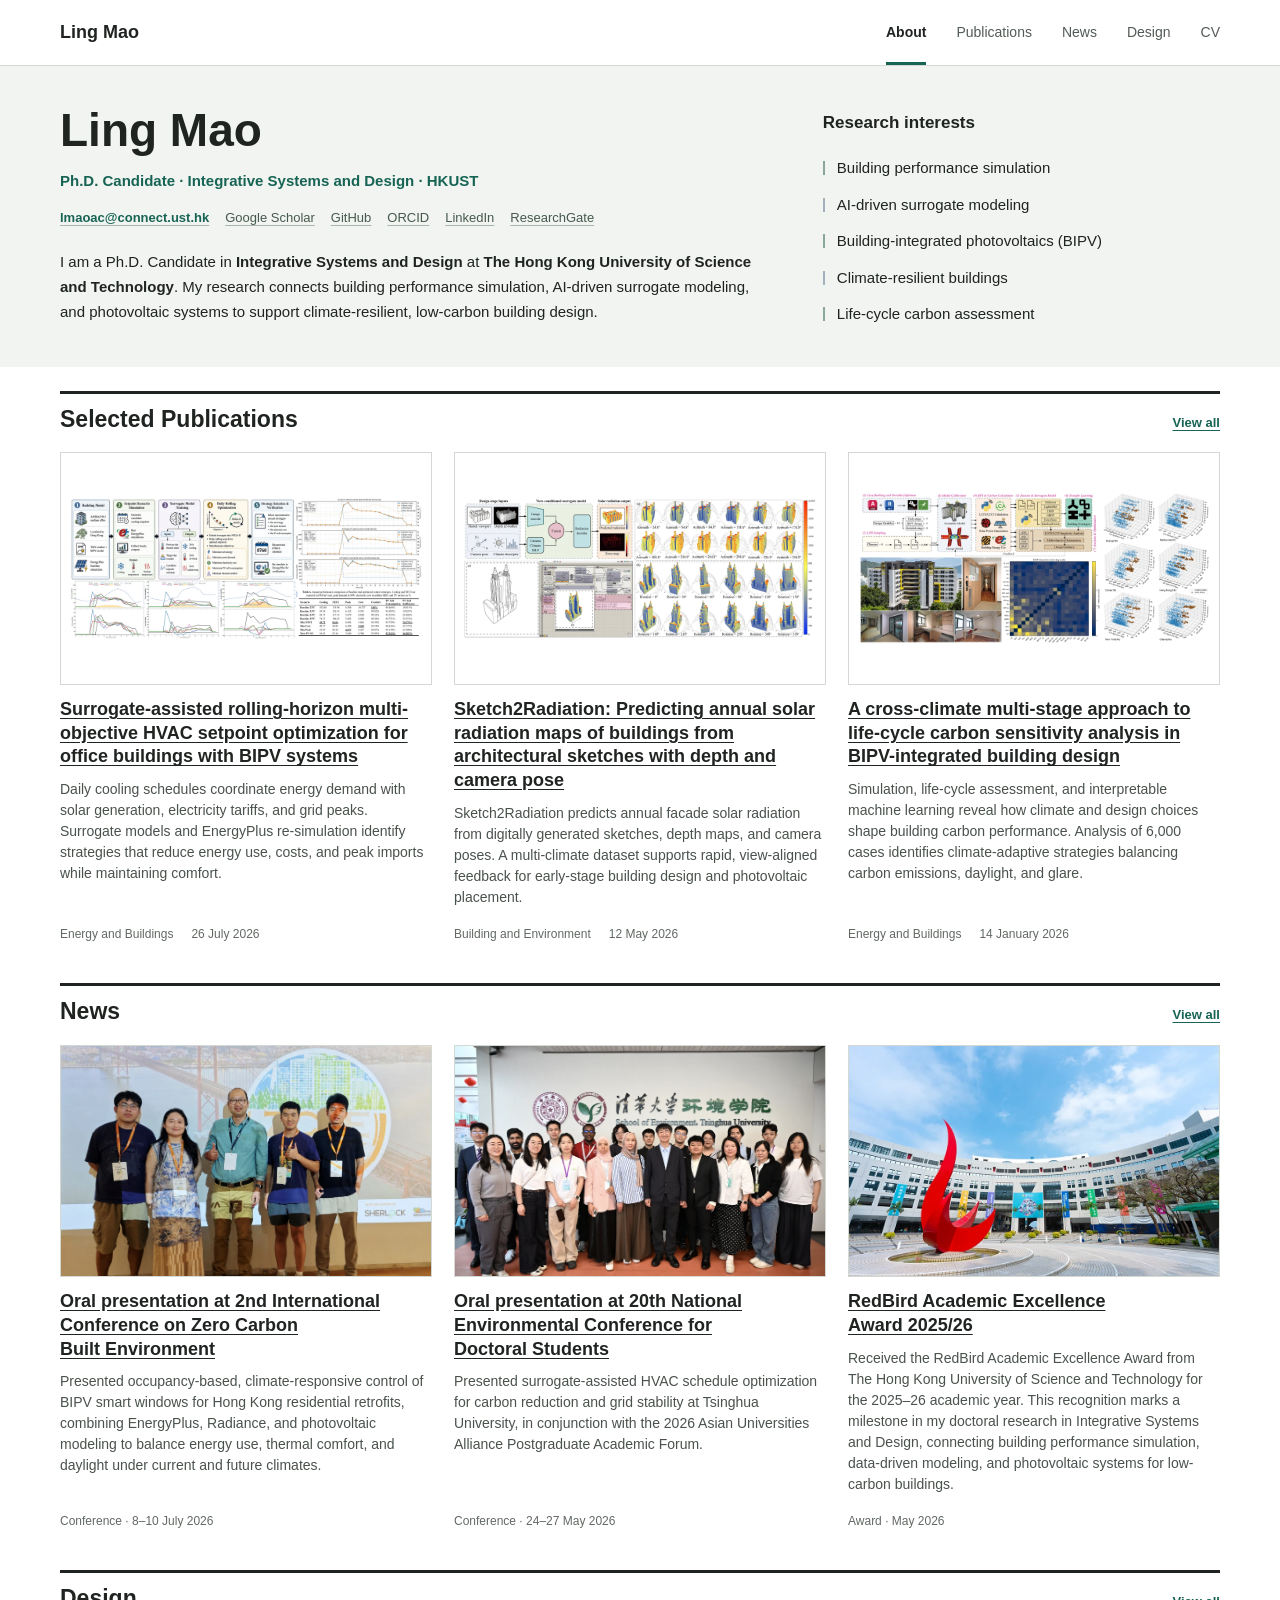
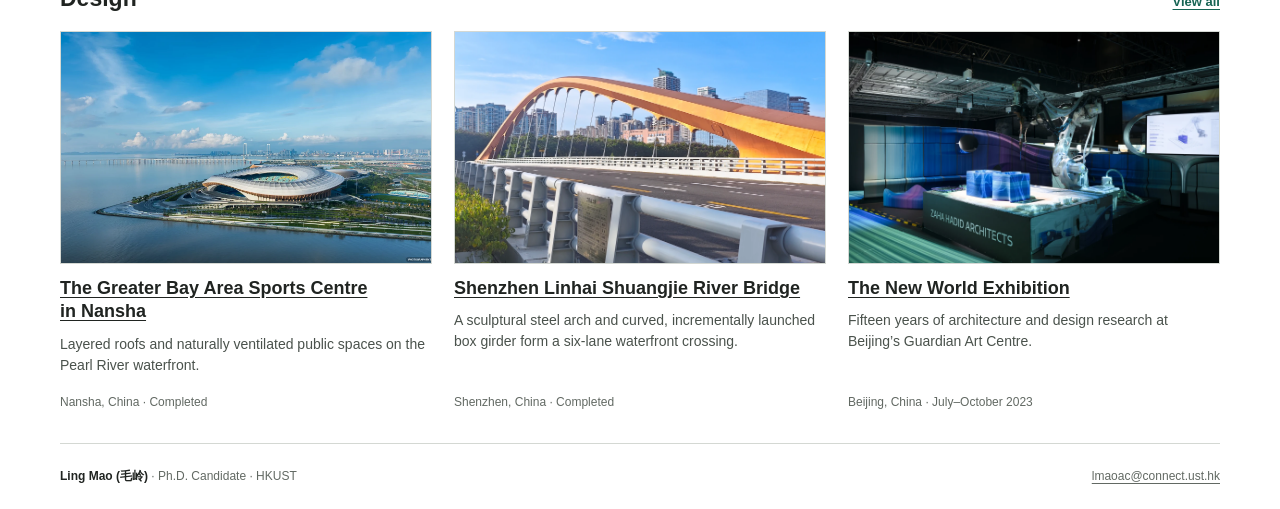
==== index.html @ faff243c "Publish academic homepage" ====
<!doctype html>
<html lang="en">
<head>
  <meta charset="utf-8">
  <meta name="viewport" content="width=device-width, initial-scale=1">
  <meta name="description" content="Ling Mao (毛岭), Ph.D. Candidate at HKUST. Building performance simulation, AI-driven surrogate modeling, BIPV, and low-carbon building design.">
  <title>Ling Mao (毛岭)</title>
  <link rel="icon" href="/favicon.svg" type="image/svg+xml">
  <link rel="stylesheet" href="/assets/styles.css">
</head>
<body>
<header class="site-header"><div class="page-shell header-inner"><a class="site-brand" href="/">Ling Mao</a><nav class="primary-nav" aria-label="Primary navigation"><a href="/" aria-current="page">About</a><a href="/Publications/">Publications</a><a href="/News/">News</a><a href="/Design/">Design</a><a href="/CV/">CV</a></nav></div></header>
<main>
<section class="about-opening" aria-labelledby="profile-name"><div class="page-shell">
<div class="about-columns"><div class="profile-main">
<div class="about-heading"><h1 id="profile-name">Ling Mao</h1><p class="current-role">Ph.D. Candidate · Integrative Systems and Design · HKUST</p></div>
<div class="contact-line" aria-label="Contact and academic profiles">
<a class="email-link" href="mailto:lmaoac@connect.ust.hk">lmaoac@connect.ust.hk</a>
<a href="https://scholar.google.com/citations?hl=en&amp;user=LtfEMT4AAAAJ" target="_blank" rel="noreferrer">Google Scholar</a>
<a href="https://github.com/lingmao1998" target="_blank" rel="noreferrer">GitHub</a>
<a href="https://orcid.org/0009-0001-1761-7686" target="_blank" rel="noreferrer">ORCID</a>
<a href="https://www.linkedin.com/in/mao-ling/" target="_blank" rel="noreferrer">LinkedIn</a>
<a href="https://www.researchgate.net/profile/Ling-Mao-6?ev=hdr_xprf" target="_blank" rel="noreferrer">ResearchGate</a>
</div>
<div class="biography"><p>I am a Ph.D. Candidate in <strong>Integrative Systems and Design</strong> at <strong>The Hong Kong University of Science and Technology</strong>. My research connects building performance simulation, AI-driven surrogate modeling, and photovoltaic systems to support climate-resilient, low-carbon building design.</p></div>
</div><div class="research-interests"><h2>Research interests</h2><ul>
<li>Building performance simulation</li>
<li>AI-driven surrogate modeling</li>
<li>Building-integrated photovoltaics (BIPV)</li>
<li>Climate-resilient buildings</li>
<li>Life-cycle carbon assessment</li>
</ul></div></div></div></section>
<div class="page-shell">
<section class="home-section" aria-label="Selected Publications"><div class="section-heading"><h2>Selected Publications</h2><a href="/Publications/">View all</a></div><div class="preview-grid"><article class="preview-item"><a class="preview-media scientific" href="https://doi.org/10.1016/j.enbuild.2026.118012" target="_blank" rel="noreferrer"><img src="/assets/images/publications/paper-03.webp" alt="Graphical abstract of a rolling-horizon HVAC setpoint optimization framework" loading="lazy" decoding="async"></a><h3><a href="https://doi.org/10.1016/j.enbuild.2026.118012" target="_blank" rel="noreferrer">Surrogate-assisted rolling-horizon multi-objective HVAC setpoint optimization for office buildings with BIPV systems</a></h3><p>Daily cooling schedules coordinate energy demand with solar generation, electricity tariffs, and grid peaks. Surrogate models and EnergyPlus re-simulation identify strategies that reduce energy use, costs, and peak imports while maintaining comfort.</p><p class="preview-meta publication-meta"><span>Energy and Buildings</span><span><time datetime="2026-07-26">26 July 2026</time></span></p></article>
<article class="preview-item"><a class="preview-media scientific" href="https://doi.org/10.1016/j.buildenv.2026.114725" target="_blank" rel="noreferrer"><img src="/assets/images/publications/paper-02.webp" alt="Graphical abstract of the Sketch2Radiation workflow" loading="lazy" decoding="async"></a><h3><a href="https://doi.org/10.1016/j.buildenv.2026.114725" target="_blank" rel="noreferrer">Sketch2Radiation: Predicting annual solar radiation maps of buildings from architectural sketches with depth and camera pose</a></h3><p>Sketch2Radiation predicts annual facade solar radiation from digitally generated sketches, depth maps, and camera poses. A multi-climate dataset supports rapid, view-aligned feedback for early-stage building design and photovoltaic placement.</p><p class="preview-meta publication-meta"><span>Building and Environment</span><span><time datetime="2026-05-12">12 May 2026</time></span></p></article>
<article class="preview-item"><a class="preview-media scientific" href="https://doi.org/10.1016/j.enbuild.2026.117011" target="_blank" rel="noreferrer"><img src="/assets/images/publications/paper-01.webp" alt="Graphical abstract of a cross-climate life-cycle carbon analysis workflow" loading="lazy" decoding="async"></a><h3><a href="https://doi.org/10.1016/j.enbuild.2026.117011" target="_blank" rel="noreferrer">A cross-climate multi-stage approach to life-cycle carbon sensitivity analysis in BIPV-integrated building design</a></h3><p>Simulation, life-cycle assessment, and interpretable machine learning reveal how climate and design choices shape building carbon performance. Analysis of 6,000 cases identifies climate-adaptive strategies balancing carbon emissions, daylight, and glare.</p><p class="preview-meta publication-meta"><span>Energy and Buildings</span><span><time datetime="2026-01-14">14 January 2026</time></span></p></article></div></section>
<section class="home-section" aria-label="News"><div class="section-heading"><h2>News</h2><a href="/News/">View all</a></div><div class="preview-grid"><article class="preview-item"><a class="preview-media" href="/News/#zero-carbon"><img src="/assets/images/news/zcbe-2026.webp" alt="Conference participants at the Zero Carbon Built Environment conference in Lisbon" loading="lazy" decoding="async"></a><h3><a href="/News/#zero-carbon">Oral presentation at 2nd International Conference on Zero Carbon Built Environment</a></h3><p>Presented occupancy-based, climate-responsive control of BIPV smart windows for Hong Kong residential retrofits, combining EnergyPlus, Radiance, and photovoltaic modeling to balance energy use, thermal comfort, and daylight under current and future climates.</p><p class="preview-meta">Conference · 8–10 July 2026</p></article>
<article class="preview-item"><a class="preview-media" href="/News/#environment"><img src="/assets/images/news/environment-cover.webp" alt="Group photograph at the School of Environment, Tsinghua University" loading="lazy" decoding="async"></a><h3><a href="/News/#environment">Oral presentation at 20th National Environmental Conference for Doctoral Students</a></h3><p>Presented surrogate-assisted HVAC schedule optimization for carbon reduction and grid stability at Tsinghua University, in conjunction with the 2026 Asian Universities Alliance Postgraduate Academic Forum.</p><p class="preview-meta">Conference · 24–27 May 2026</p></article>
<article class="preview-item"><a class="preview-media" href="/News/#redbird"><img src="/assets/images/news/redbird-cover.webp" alt="The red sundial sculpture on the HKUST campus" loading="lazy" decoding="async"></a><h3><a href="/News/#redbird">RedBird Academic Excellence Award 2025/26</a></h3><p>Received the RedBird Academic Excellence Award from The Hong Kong University of Science and Technology for the 2025–26 academic year. This recognition marks a milestone in my doctoral research in Integrative Systems and Design, connecting building performance simulation, data-driven modeling, and photovoltaic systems for low-carbon buildings.</p><p class="preview-meta">Award · May 2026</p></article></div></section>
<section class="home-section" aria-label="Design"><div class="section-heading"><h2>Design</h2><a href="/Design/">View all</a></div><div class="preview-grid"><article class="preview-item"><a class="preview-media" href="/Design/#greater-bay-area"><img src="/assets/images/design/gba-cover.webp" alt="Waterfront aerial view of the Greater Bay Area Sports Centre in Nansha" loading="lazy" decoding="async"></a><h3><a href="/Design/#greater-bay-area">The Greater Bay Area Sports Centre in Nansha</a></h3><p>Layered roofs and naturally ventilated public spaces on the Pearl River waterfront.</p><p class="preview-meta">Nansha, China · Completed</p></article>
<article class="preview-item"><a class="preview-media" href="/Design/#shenzhen-bridge"><img src="/assets/images/design/bridge-cover.webp" alt="Orange arch and pedestrian walkway at Shenzhen Linhai Shuangjie River Bridge" loading="lazy" decoding="async"></a><h3><a href="/Design/#shenzhen-bridge">Shenzhen Linhai Shuangjie River Bridge</a></h3><p>A sculptural steel arch and curved, incrementally launched box girder form a six-lane waterfront crossing.</p><p class="preview-meta">Shenzhen, China · Completed</p></article>
<article class="preview-item"><a class="preview-media" href="/Design/#new-world"><img src="/assets/images/design/new-world-cover.webp" alt="Models and illuminated displays at The New World exhibition" loading="lazy" decoding="async"></a><h3><a href="/Design/#new-world">The New World Exhibition</a></h3><p>Fifteen years of architecture and design research at Beijing’s Guardian Art Centre.</p><p class="preview-meta">Beijing, China · July–October 2023</p></article></div></section>
</div></main>
<footer class="site-footer page-shell"><p><strong>Ling Mao <span lang="zh-Hans">(毛岭)</span></strong> · Ph.D. Candidate · HKUST</p><p><a href="mailto:lmaoac@connect.ust.hk">lmaoac@connect.ust.hk</a></p></footer>
</body>
</html>
---- assets/styles.css ----
:root {
  --ink: #202421;
  --muted: #626963;
  --accent: #176454;
  --line: #d4d8d3;
  --paper: #fff;
  --wash: #f1f4f1;
  --max: 1160px;
  --sans: Arial, "Helvetica Neue", "Microsoft YaHei", sans-serif;
}
* { box-sizing: border-box; letter-spacing: 0; }
html { scroll-behavior: smooth; scroll-padding-top: 82px; }
body { margin: 0; background: var(--paper); color: var(--ink); font: 15px/1.55 var(--sans); -webkit-font-smoothing: antialiased; }
h1, h2, h3, p, figure { margin: 0; }
h1, h2, h3 { text-wrap: pretty; }
img { display: block; max-width: 100%; }
a { color: inherit; text-underline-offset: 3px; text-decoration-thickness: 1px; }
a:hover { color: var(--accent); }
a:focus-visible, summary:focus-visible { outline: 2px solid var(--accent); outline-offset: 5px; }
.page-shell { width: min(calc(100% - 64px), var(--max)); margin-inline: auto; }
.site-header { position: sticky; top: 0; z-index: 10; background: #fff; border-bottom: 1px solid var(--line); }
.header-inner { display: flex; min-height: 65px; align-items: center; justify-content: space-between; gap: 32px; }
.site-brand { text-decoration: none; font-size: 18px; font-weight: 700; }
.primary-nav { display: flex; gap: 30px; align-self: stretch; }
.primary-nav a { display: flex; align-items: center; color: #535b55; font-size: 14px; text-decoration: none; border-bottom: 3px solid transparent; padding-top: 3px; }
.primary-nav a[aria-current="page"], .primary-nav a.active { color: var(--ink); border-bottom-color: var(--accent); font-weight: 700; }
.primary-nav a:hover { color: var(--accent); }
.kicker, .eyebrow, .section-index { font-size: 12px; line-height: 1.4; font-weight: 700; color: var(--accent); }
.about-opening { background: var(--wash); padding: 38px 0 34px; }
.about-heading h1 { font-size: 46px; font-weight: 700; line-height: 1.15; }
.current-role { margin-top: 12px; font-size: 15px; line-height: 1.6; font-weight: 600; color: var(--accent); }
.about-columns { display: grid; grid-template-columns: minmax(0, 1.8fr) minmax(300px, 1fr); gap: 48px; align-items: start; }
.profile-main { min-width: 0; }
.biography { margin-top: 22px; }
.biography p { max-width: 710px; font-size: 15px; line-height: 1.65; }
.biography strong { font-weight: 700; color: var(--ink); }
.research-interests { padding-top: 6px; }
.research-interests h2 { font-size: 17px; font-weight: 700; margin-bottom: 14px; }
.research-interests ul { padding: 0; margin: 0; list-style: none; }
.research-interests li { position: relative; padding: 7px 0 7px 14px; font-size: 15px; line-height: 1.5; }
.research-interests li::before { content: ""; position: absolute; left: 0; top: 11px; width: 2px; height: 14px; background: #8ba79b; }
.research-interests li:nth-child(even)::before { background: #a2b0bb; }
.contact-line { display: flex; flex-wrap: wrap; align-items: center; gap: 8px 16px; margin-top: 15px; }
.contact-line a { font-size: 13px; color: #46594e; text-decoration-color: #a8b5ac; }
.contact-line .email-link { color: var(--accent); font-weight: 700; }
.home-section { padding-top: 24px; padding-bottom: 12px; }
.section-heading { display: flex; align-items: baseline; justify-content: space-between; gap: 20px; margin-bottom: 19px; border-top: 3px solid var(--ink); padding-top: 12px; }
.section-heading h2 { font-size: 23px; line-height: 1.2; font-weight: 700; }
.section-heading > a { font-size: 13px; color: var(--accent); font-weight: 700; white-space: nowrap; }
.preview-grid { display: grid; grid-template-columns: repeat(3, minmax(0, 1fr)); gap: 22px; }
.preview-item { display: flex; flex-direction: column; min-width: 0; padding-bottom: 4px; }
.preview-media, .row-media { aspect-ratio: 16 / 10; background: #f8f9f7; border: 1px solid var(--line); overflow: hidden; display: block; }
.preview-media img, .row-media img { height: 100%; width: 100%; object-fit: cover; object-position: center; }
.preview-media.scientific img, .row-media.scientific img { object-fit: contain; padding: 9px; background: #fff; }
.preview-media img[src*="environment-cover"], .row-media img[src*="environment-cover"] { object-position: 50% 35%; }
.preview-media img[src*="zcbe-2026"], .row-media img[src*="zcbe-2026"] { object-position: 50% 56%; }
.preview-item h3 { margin-top: 13px; font-size: 18px; font-weight: 700; line-height: 1.32; }
.preview-item h3 a { text-decoration: underline; }
.preview-item p { margin-top: 10px; font-size: 14px; line-height: 1.5; color: #4a524c; }
.preview-item .preview-meta { font-size: 12px; color: var(--muted); padding-top: 17px; margin-top: auto; }
.preview-meta > span { display: block; }
.preview-item .publication-meta { display: flex; flex-wrap: wrap; gap: 6px 18px; align-items: baseline; }
.inner-page { padding-top: 37px; padding-bottom: 65px; min-height: calc(100vh - 170px); }
.page-intro { margin-bottom: 25px; }
.page-intro h1 { font-size: 34px; line-height: 1.2; margin: 7px 0 12px; font-weight: 700; }
.page-intro p:last-child { max-width: 730px; color: var(--muted); }
.editorial-list { border-top: 3px solid var(--ink); }
.editorial-row { display: grid; grid-template-columns: 122px minmax(0, 1fr) 280px; gap: 30px; align-items: start; padding: 24px 0; border-bottom: 1px solid var(--line); scroll-margin-top: 86px; }
.row-meta { font-size: 12px; line-height: 1.6; color: var(--muted); padding-top: 3px; }
.row-meta strong { display: block; font-size: 13px; color: var(--ink); margin-bottom: 4px; }
.row-meta time, .row-meta span { display: block; }
.row-meta .journal-name { margin-top: 10px; font-size: 13px; line-height: 1.5; font-style: italic; color: var(--ink); }
.row-copy { min-width: 0; }
.row-copy h2 { font-size: 21px; font-weight: 700; line-height: 1.3; margin: 0 0 10px; }
.row-copy h2 a { text-decoration: underline; }
.row-copy h2.title-underlined { text-decoration: underline; text-decoration-thickness: 1px; text-underline-offset: 3px; }
.row-copy > p { color: #475049; font-size: 14px; line-height: 1.6; }
.row-copy .publication-authors { margin-bottom: 12px; font-size: 13px; line-height: 1.6; color: var(--muted); }
.publication-authors strong { color: var(--ink); }
.row-copy .text-link { display: inline-block; margin-top: 15px; font-size: 13px; font-weight: 700; color: var(--accent); }
.publication-links { display: flex; flex-wrap: wrap; gap: 8px 22px; margin-top: 15px; }
.publication-links .text-link { margin-top: 0; }
.row-copy .project-credit { font-size: 12px; color: var(--muted); margin-top: 12px; }
.row-media { width: 100%; }
.site-footer { display: flex; justify-content: space-between; gap: 25px; border-top: 1px solid var(--line); margin-top: 16px; padding-block: 23px; color: var(--muted); font-size: 12px; }
.site-footer strong { color: var(--ink); }
.cv-intro { display: flex; align-items: center; justify-content: space-between; gap: 24px; }
.solid-link { display: inline-flex; align-items: center; gap: 8px; background: var(--accent); color: #fff; padding: 10px 16px; font-size: 13px; font-weight: 700; text-decoration: none; }
.solid-link:hover { background: var(--ink); color: #fff; }
.cv-layout { border-top: 3px solid var(--ink); padding-top: 28px; }
.cv-group { display: grid; grid-template-columns: repeat(2, minmax(0, 1fr)); gap: 56px; align-items: start; }
.cv-group + .cv-group { margin-top: 28px; padding-top: 28px; border-top: 1px solid var(--line); }
.cv-column, .cv-section { min-width: 0; }
.cv-section > h2 { font-size: 20px; line-height: 1.4; color: var(--ink); margin-bottom: 14px; text-decoration: underline; text-decoration-thickness: 1px; text-underline-offset: 5px; }
.cv-bibliography { margin: 0; padding: 0; list-style: none; }
.cv-bibliography li { padding: 10px 0; font-size: 15px; line-height: 1.65; }
.cv-bibliography a { text-decoration-color: #a2afa5; }
.presentation-title { text-decoration: underline; text-decoration-color: #a2afa5; text-decoration-thickness: 1px; text-underline-offset: 3px; }
.cv-entry .cv-role { color: var(--accent); font-weight: 700; }
.cv-entry .cv-grade { margin-top: 5px; color: var(--ink); }
.cv-column > .cv-section + .cv-section { margin-top: 28px; }
.cv-entry { padding: 12px 0; }
.cv-entry time { display: block; margin-bottom: 5px; font-size: 12px; color: var(--muted); }
.cv-entry h3 { font-size: 17px; line-height: 1.35; margin-bottom: 5px; }
.cv-entry p { font-size: 14px; color: var(--muted); }
.compact-lines p { display: grid; grid-template-columns: 46px minmax(0, 1fr); gap: 16px; padding: 6px 0; font-size: 14px; }
.compact-lines time { font-size: 12px; color: var(--muted); }
.skill-lines p { display: grid; grid-template-columns: 150px minmax(0, 1fr); gap: 20px; padding: 6px 0; font-size: 14px; }
.skill-lines span { color: var(--muted); }
@media (max-width: 1000px) {
  .cv-group { gap: 32px; }
  .editorial-row { grid-template-columns: minmax(0, 1fr) 230px; gap: 10px 22px; }
  .row-meta { grid-column: 1 / -1; display: flex; flex-wrap: wrap; align-items: baseline; gap: 5px 14px; }
  .row-meta strong { margin: 0; }
  .row-meta .journal-name { flex-basis: 100%; margin-top: 0; }
  .about-columns { gap: 28px; }
  .preview-item h3 { font-size: 17px; }
}
@media (max-width: 760px) {
  .cv-group { grid-template-columns: 1fr; gap: 28px; }
  .cv-group + .cv-group { margin-top: 28px; }
  .page-shell { width: calc(100% - 36px); }
  .header-inner { min-height: 60px; gap: 16px; }
  .site-brand { font-size: 16px; }
  .primary-nav { gap: 17px; }
  .primary-nav a { font-size: 13px; }
  .about-opening { padding: 27px 0 25px; }
  .about-heading h1 { font-size: 40px; }
  .about-columns { grid-template-columns: 1fr; gap: 24px; }
  .research-interests { padding: 0; }
  .research-interests ul { display: grid; grid-template-columns: 1fr 1fr; gap: 0 16px; }
  .contact-line { gap: 8px 16px; }
  .section-heading h2 { font-size: 22px; }
  .preview-grid { grid-template-columns: 1fr 1fr; gap: 25px 18px; }
  .preview-item:last-child { grid-column: 1 / -1; display: grid; grid-template-columns: 1fr 1fr; gap: 0 18px; align-content: start; }
  .preview-item:last-child .preview-media { grid-row: 1 / 4; }
  .preview-item:last-child h3 { margin-top: 0; }
  .preview-item:last-child .preview-meta { margin: 0; }
  .editorial-row { grid-template-columns: minmax(0, 1fr) 200px; gap: 10px 22px; }
  .row-copy h2 { font-size: 20px; }
  .cv-intro { display: block; }
  .cv-intro .solid-link { margin-top: 20px; }
}
@media (max-width: 540px) {
  .header-inner { flex-direction: column; align-items: flex-start; gap: 5px; padding-top: 13px; }
  .primary-nav { gap: 0; width: 100%; justify-content: space-between; }
  .primary-nav a { padding: 11px 0 10px; }
  .current-role { margin-top: 10px; font-size: 14px; }
  .about-heading h1 { font-size: 36px; }
  .research-interests ul { grid-template-columns: 1fr; }
  .biography p { font-size: 14px; }
  .section-heading h2 { font-size: 21px; }
  .section-heading { gap: 12px; }
  .section-heading > a { font-size: 12px; }
  .preview-grid { grid-template-columns: 1fr; }
  .preview-item:last-child { display: flex; grid-column: auto; }
  .preview-item:last-child h3 { margin-top: 13px; }
  .preview-item h3 { font-size: 18px; }
  .preview-item .preview-meta { margin-top: 0; }
  .home-section { padding-top: 22px; padding-bottom: 10px; }
  .editorial-row { grid-template-columns: 1fr; gap: 13px; padding-block: 23px; }
  .row-meta { grid-column: auto; }
  .row-media { max-width: 100%; }
  .row-copy h2 { font-size: 20px; }
  .inner-page { padding-top: 26px; }
  .page-intro h1 { font-size: 30px; }
  .site-footer { flex-direction: column; gap: 6px; }
  .skill-lines p { grid-template-columns: 1fr; gap: 4px; }
}
@media (prefers-reduced-motion: reduce) { html { scroll-behavior: auto; } }
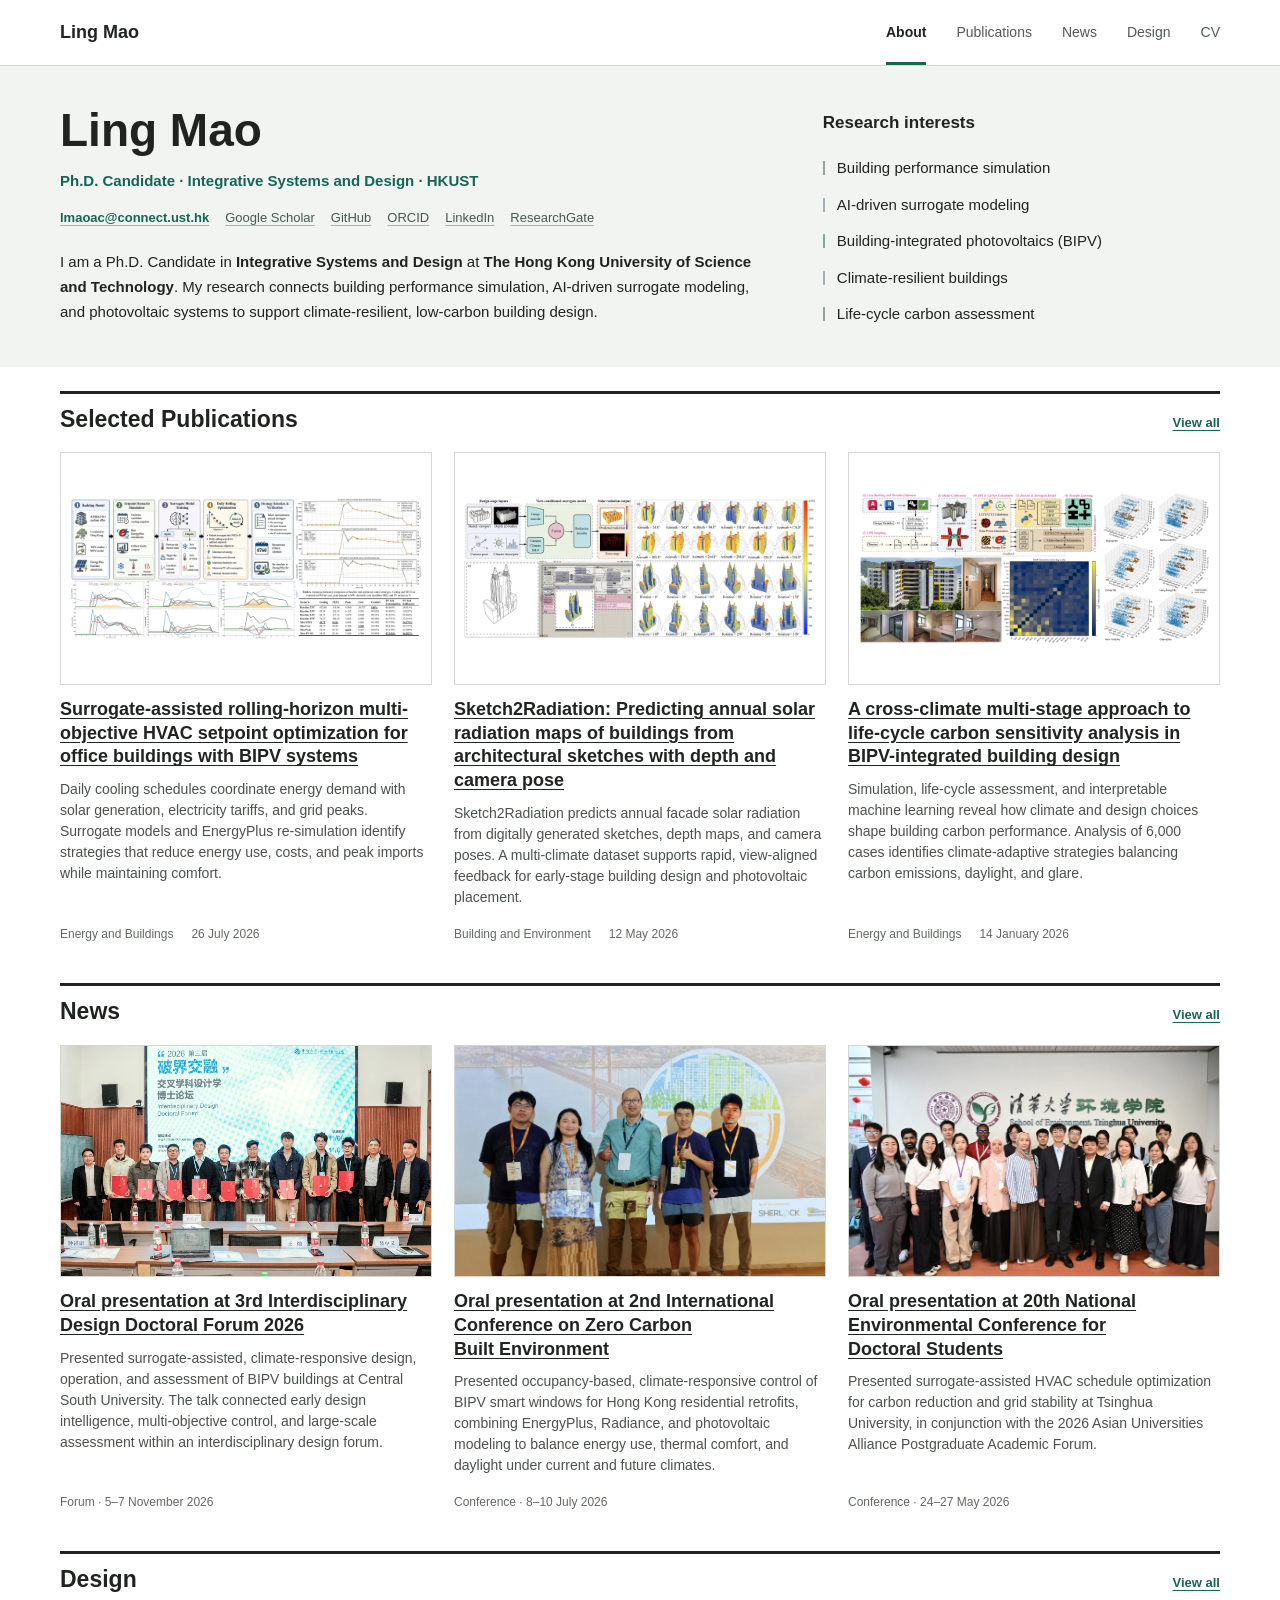
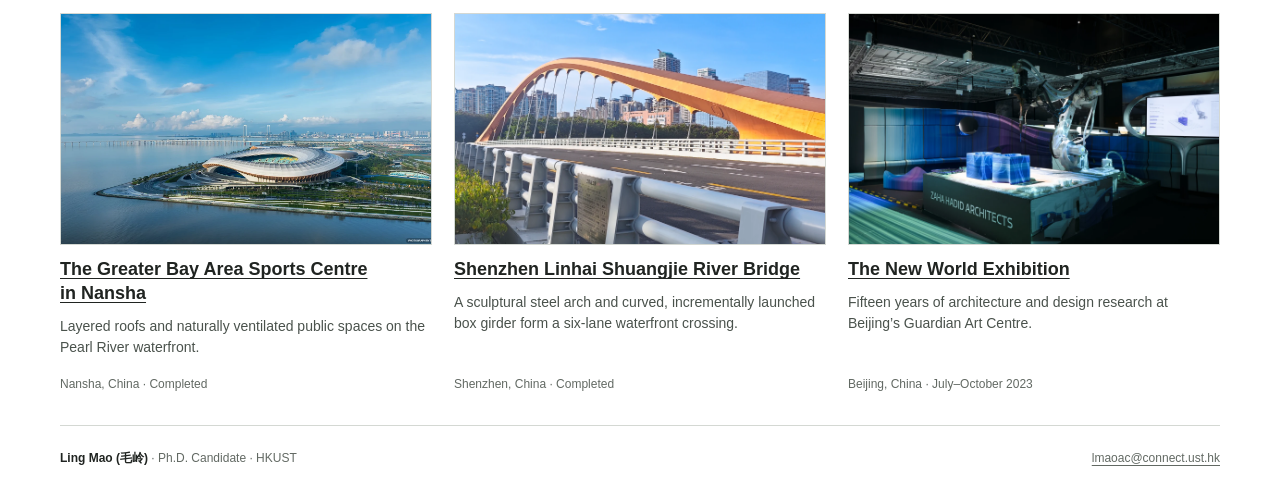
==== commit df32cfda: "Add CSU doctoral forum news and image-led Design layout" ====
--- a/index.html
+++ b/index.html
@@ -34,9 +34,10 @@
 <section class="home-section" aria-label="Selected Publications"><div class="section-heading"><h2>Selected Publications</h2><a href="/Publications/">View all</a></div><div class="preview-grid"><article class="preview-item"><a class="preview-media scientific" href="https://doi.org/10.1016/j.enbuild.2026.118012" target="_blank" rel="noreferrer"><img src="/assets/images/publications/paper-03.webp" alt="Graphical abstract of a rolling-horizon HVAC setpoint optimization framework" loading="lazy" decoding="async"></a><h3><a href="https://doi.org/10.1016/j.enbuild.2026.118012" target="_blank" rel="noreferrer">Surrogate-assisted rolling-horizon multi-objective HVAC setpoint optimization for office buildings with BIPV systems</a></h3><p>Daily cooling schedules coordinate energy demand with solar generation, electricity tariffs, and grid peaks. Surrogate models and EnergyPlus re-simulation identify strategies that reduce energy use, costs, and peak imports while maintaining comfort.</p><p class="preview-meta publication-meta"><span>Energy and Buildings</span><span><time datetime="2026-07-26">26 July 2026</time></span></p></article>
 <article class="preview-item"><a class="preview-media scientific" href="https://doi.org/10.1016/j.buildenv.2026.114725" target="_blank" rel="noreferrer"><img src="/assets/images/publications/paper-02.webp" alt="Graphical abstract of the Sketch2Radiation workflow" loading="lazy" decoding="async"></a><h3><a href="https://doi.org/10.1016/j.buildenv.2026.114725" target="_blank" rel="noreferrer">Sketch2Radiation: Predicting annual solar radiation maps of buildings from architectural sketches with depth and camera pose</a></h3><p>Sketch2Radiation predicts annual facade solar radiation from digitally generated sketches, depth maps, and camera poses. A multi-climate dataset supports rapid, view-aligned feedback for early-stage building design and photovoltaic placement.</p><p class="preview-meta publication-meta"><span>Building and Environment</span><span><time datetime="2026-05-12">12 May 2026</time></span></p></article>
 <article class="preview-item"><a class="preview-media scientific" href="https://doi.org/10.1016/j.enbuild.2026.117011" target="_blank" rel="noreferrer"><img src="/assets/images/publications/paper-01.webp" alt="Graphical abstract of a cross-climate life-cycle carbon analysis workflow" loading="lazy" decoding="async"></a><h3><a href="https://doi.org/10.1016/j.enbuild.2026.117011" target="_blank" rel="noreferrer">A cross-climate multi-stage approach to life-cycle carbon sensitivity analysis in BIPV-integrated building design</a></h3><p>Simulation, life-cycle assessment, and interpretable machine learning reveal how climate and design choices shape building carbon performance. Analysis of 6,000 cases identifies climate-adaptive strategies balancing carbon emissions, daylight, and glare.</p><p class="preview-meta publication-meta"><span>Energy and Buildings</span><span><time datetime="2026-01-14">14 January 2026</time></span></p></article></div></section>
-<section class="home-section" aria-label="News"><div class="section-heading"><h2>News</h2><a href="/News/">View all</a></div><div class="preview-grid"><article class="preview-item"><a class="preview-media" href="/News/#zero-carbon"><img src="/assets/images/news/zcbe-2026.webp" alt="Conference participants at the Zero Carbon Built Environment conference in Lisbon" loading="lazy" decoding="async"></a><h3><a href="/News/#zero-carbon">Oral presentation at 2nd International Conference on Zero Carbon Built Environment</a></h3><p>Presented occupancy-based, climate-responsive control of BIPV smart windows for Hong Kong residential retrofits, combining EnergyPlus, Radiance, and photovoltaic modeling to balance energy use, thermal comfort, and daylight under current and future climates.</p><p class="preview-meta">Conference · 8–10 July 2026</p></article>
+<section class="home-section" aria-label="News"><div class="section-heading"><h2>News</h2><a href="/News/">View all</a></div><div class="preview-grid"><article class="preview-item"><a class="preview-media" href="/News/#csu-design-forum"><img src="/assets/images/news/csu-forum-cover.webp" alt="Participants holding certificates at the 2026 Interdisciplinary Design Doctoral Forum at Central South University" loading="lazy" decoding="async"></a><h3><a href="/News/#csu-design-forum">Oral presentation at 3rd Interdisciplinary Design Doctoral Forum 2026</a></h3><p>Presented surrogate-assisted, climate-responsive design, operation, and assessment of BIPV buildings at Central South University. The talk connected early design intelligence, multi-objective control, and large-scale assessment within an interdisciplinary design forum.</p><p class="preview-meta">Forum · 5–7 November 2026</p></article>
+<article class="preview-item"><a class="preview-media" href="/News/#zero-carbon"><img src="/assets/images/news/zcbe-2026.webp" alt="Conference participants at the Zero Carbon Built Environment conference in Lisbon" loading="lazy" decoding="async"></a><h3><a href="/News/#zero-carbon">Oral presentation at 2nd International Conference on Zero Carbon Built Environment</a></h3><p>Presented occupancy-based, climate-responsive control of BIPV smart windows for Hong Kong residential retrofits, combining EnergyPlus, Radiance, and photovoltaic modeling to balance energy use, thermal comfort, and daylight under current and future climates.</p><p class="preview-meta">Conference · 8–10 July 2026</p></article>
 <article class="preview-item"><a class="preview-media" href="/News/#environment"><img src="/assets/images/news/environment-cover.webp" alt="Group photograph at the School of Environment, Tsinghua University" loading="lazy" decoding="async"></a><h3><a href="/News/#environment">Oral presentation at 20th National Environmental Conference for Doctoral Students</a></h3><p>Presented surrogate-assisted HVAC schedule optimization for carbon reduction and grid stability at Tsinghua University, in conjunction with the 2026 Asian Universities Alliance Postgraduate Academic Forum.</p><p class="preview-meta">Conference · 24–27 May 2026</p></article>
-<article class="preview-item"><a class="preview-media" href="/News/#redbird"><img src="/assets/images/news/redbird-cover.webp" alt="The red sundial sculpture on the HKUST campus" loading="lazy" decoding="async"></a><h3><a href="/News/#redbird">RedBird Academic Excellence Award 2025/26</a></h3><p>Received the RedBird Academic Excellence Award from The Hong Kong University of Science and Technology for the 2025–26 academic year. This recognition marks a milestone in my doctoral research in Integrative Systems and Design, connecting building performance simulation, data-driven modeling, and photovoltaic systems for low-carbon buildings.</p><p class="preview-meta">Award · May 2026</p></article></div></section>
+</div></section>
 <section class="home-section" aria-label="Design"><div class="section-heading"><h2>Design</h2><a href="/Design/">View all</a></div><div class="preview-grid"><article class="preview-item"><a class="preview-media" href="/Design/#greater-bay-area"><img src="/assets/images/design/gba-cover.webp" alt="Waterfront aerial view of the Greater Bay Area Sports Centre in Nansha" loading="lazy" decoding="async"></a><h3><a href="/Design/#greater-bay-area">The Greater Bay Area Sports Centre in Nansha</a></h3><p>Layered roofs and naturally ventilated public spaces on the Pearl River waterfront.</p><p class="preview-meta">Nansha, China · Completed</p></article>
 <article class="preview-item"><a class="preview-media" href="/Design/#shenzhen-bridge"><img src="/assets/images/design/bridge-cover.webp" alt="Orange arch and pedestrian walkway at Shenzhen Linhai Shuangjie River Bridge" loading="lazy" decoding="async"></a><h3><a href="/Design/#shenzhen-bridge">Shenzhen Linhai Shuangjie River Bridge</a></h3><p>A sculptural steel arch and curved, incrementally launched box girder form a six-lane waterfront crossing.</p><p class="preview-meta">Shenzhen, China · Completed</p></article>
 <article class="preview-item"><a class="preview-media" href="/Design/#new-world"><img src="/assets/images/design/new-world-cover.webp" alt="Models and illuminated displays at The New World exhibition" loading="lazy" decoding="async"></a><h3><a href="/Design/#new-world">The New World Exhibition</a></h3><p>Fifteen years of architecture and design research at Beijing’s Guardian Art Centre.</p><p class="preview-meta">Beijing, China · July–October 2023</p></article></div></section>
--- a/assets/styles.css
+++ b/assets/styles.css
@@ -78,8 +78,8 @@
 .row-copy .publication-authors { margin-bottom: 12px; font-size: 13px; line-height: 1.6; color: var(--muted); }
 .publication-authors strong { color: var(--ink); }
 .row-copy .text-link { display: inline-block; margin-top: 15px; font-size: 13px; font-weight: 700; color: var(--accent); }
-.publication-links { display: flex; flex-wrap: wrap; gap: 8px 22px; margin-top: 15px; }
-.publication-links .text-link { margin-top: 0; }
+.publication-links, .news-links { display: flex; flex-wrap: wrap; gap: 8px 22px; margin-top: 15px; }
+.publication-links .text-link, .news-links .text-link { margin-top: 0; }
 .row-copy .project-credit { font-size: 12px; color: var(--muted); margin-top: 12px; }
 .row-media { width: 100%; }
 .site-footer { display: flex; justify-content: space-between; gap: 25px; border-top: 1px solid var(--line); margin-top: 16px; padding-block: 23px; color: var(--muted); font-size: 12px; }
@@ -168,3 +168,32 @@
   .skill-lines p { grid-template-columns: 1fr; gap: 4px; }
 }
 @media (prefers-reduced-motion: reduce) { html { scroll-behavior: auto; } }
+
+/* Keep the image-led Design archive independent of other page layouts. */
+.design-list { display: grid; grid-template-columns: repeat(2, minmax(0, 1fr)); gap: 36px 32px; padding-top: 24px; }
+.design-list .editorial-row { display: flex; flex-direction: column; gap: 12px; padding: 0; border: 0; min-width: 0; }
+.design-list .row-media { order: -1; aspect-ratio: 16 / 10; }
+.design-list .row-meta { display: flex; flex-wrap: wrap; gap: 4px 14px; padding: 0; }
+.design-list .row-meta strong { margin: 0; }
+.design-list .editorial-row:first-child { grid-column: 1 / -1; display: grid; grid-template-columns: minmax(0, 1.65fr) minmax(0, 1fr); grid-template-rows: auto 1fr; gap: 14px 32px; }
+.design-list .editorial-row:first-child .row-media { grid-column: 1; grid-row: 1 / 3; aspect-ratio: 4 / 3; }
+.design-list .editorial-row:first-child .row-meta { grid-column: 2; grid-row: 1; }
+.design-list .editorial-row:first-child .row-copy { grid-column: 2; grid-row: 2; }
+.design-list .editorial-row:last-child { grid-column: 1 / -1; display: grid; grid-template-columns: repeat(2, minmax(0, 1fr)); grid-template-rows: auto 1fr; gap: 12px 32px; }
+.design-list .editorial-row:last-child .row-media { grid-column: 1; grid-row: 1 / 3; }
+.design-list .editorial-row:last-child .row-meta { grid-column: 2; grid-row: 1; }
+.design-list .editorial-row:last-child .row-copy { grid-column: 2; grid-row: 2; }
+@media (max-width: 1000px) {
+  .design-list .editorial-row:first-child { grid-template-columns: minmax(0, 1.35fr) minmax(0, 1fr); gap: 14px 24px; }
+  .design-list .editorial-row:first-child .row-meta { grid-column: 2; }
+  .design-list .editorial-row:first-child .row-media { height: 100%; min-height: 330px; }
+}
+@media (max-width: 760px) {
+  .design-list { gap: 30px 24px; }
+  .design-list .editorial-row:first-child, .design-list .editorial-row:last-child { display: flex; }
+  .design-list .editorial-row:first-child .row-media { aspect-ratio: 16 / 10; height: auto; min-height: 0; }
+}
+@media (max-width: 540px) {
+  .design-list { grid-template-columns: 1fr; }
+  .design-list .editorial-row:first-child, .design-list .editorial-row:last-child { grid-column: auto; }
+}
